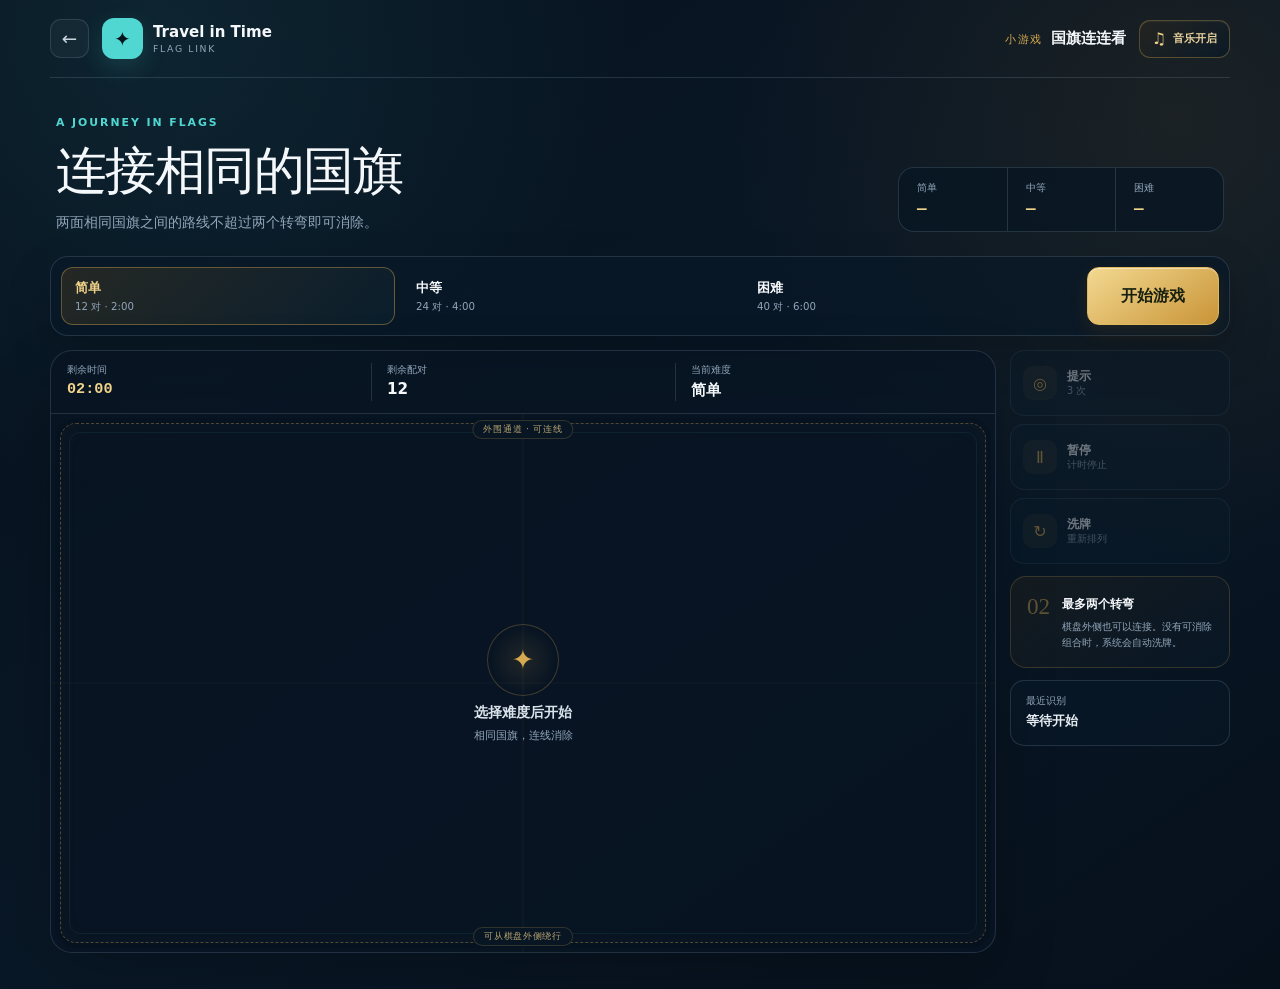
==== flags.html @ b0c8bcff "Preserve navigation state around the flag game" ====
<!doctype html>
<html lang="zh-CN">
  <head>
    <meta charset="UTF-8" />
    <meta name="viewport" content="width=device-width, initial-scale=1.0" />
    <meta name="theme-color" content="#07111d" />
    <meta name="description" content="Travel in Time 国旗连连看：连接相同国旗，挑战三档难度。" />
    <title>国旗连连看 · Travel in Time</title>
    <link rel="stylesheet" href="./flags-game.css?v=6" />
  </head>
  <body>
    <div class="game-shell">
      <header class="game-header">
        <a class="back-link" id="backLink" href="./index.html" aria-label="返回旅行地图">←</a>
        <a class="game-brand" id="brandLink" href="./index.html">
          <span class="brand-gem" aria-hidden="true">✦</span>
          <span><strong>Travel in Time</strong><small>FLAG LINK</small></span>
        </a>
        <div class="header-title"><span>小游戏</span><strong>国旗连连看</strong></div>
        <button class="sound-toggle" id="soundToggle" type="button" aria-pressed="true" aria-label="关闭游戏声音" title="关闭游戏声音">
          <span aria-hidden="true">♫</span><b>音乐开启</b>
        </button>
      </header>

      <main>
        <section class="game-intro">
          <div>
            <p class="eyebrow">A JOURNEY IN FLAGS</p>
            <h1>连接相同的国旗</h1>
            <p>两面相同国旗之间的路线不超过两个转弯即可消除。</p>
          </div>
          <div class="best-board" aria-label="各难度最佳记录">
            <article><span>简单</span><strong id="bestEasy">—</strong></article>
            <article><span>中等</span><strong id="bestMedium">—</strong></article>
            <article><span>困难</span><strong id="bestHard">—</strong></article>
          </div>
        </section>

        <section class="game-controls" aria-label="游戏设置">
          <div class="difficulty-picker" role="group" aria-label="选择难度">
            <button class="difficulty active" data-level="easy" type="button"><strong>简单</strong><small>12 对 · 2:00</small></button>
            <button class="difficulty" data-level="medium" type="button"><strong>中等</strong><small>24 对 · 4:00</small></button>
            <button class="difficulty" data-level="hard" type="button"><strong>困难</strong><small>40 对 · 6:00</small></button>
          </div>
          <button class="gold-button" id="startBtn" type="button">开始游戏</button>
        </section>

        <section class="play-panel">
          <div class="board-column">
            <div class="game-status" aria-label="游戏状态">
              <div><small>剩余时间</small><strong id="timer">02:00</strong></div>
              <div><small>剩余配对</small><strong id="pairCount">12</strong></div>
              <div><small>当前难度</small><strong id="levelName">简单</strong></div>
            </div>
            <div class="board-frame" id="boardFrame">
              <span class="outer-route-label outer-route-label-top" aria-hidden="true">外围通道 · 可连线</span>
              <span class="outer-route-label outer-route-label-bottom" aria-hidden="true">可从棋盘外侧绕行</span>
              <svg class="path-layer" id="pathLayer" aria-hidden="true"></svg>
              <div class="match-effects" id="matchEffects" aria-hidden="true"></div>
              <div class="game-board empty" id="gameBoard" aria-label="国旗连连看棋盘">
                <div class="board-placeholder"><span>✦</span><strong>选择难度后开始</strong><small>相同国旗，连线消除</small></div>
              </div>
            </div>
          </div>

          <aside class="game-side">
            <div class="side-actions">
              <button id="hintBtn" type="button" disabled><span>◎</span><strong>提示</strong><small id="hintCount">3 次</small></button>
              <button id="pauseBtn" type="button" disabled><span>Ⅱ</span><strong>暂停</strong><small>计时停止</small></button>
              <button id="shuffleBtn" type="button" disabled><span>↻</span><strong>洗牌</strong><small>重新排列</small></button>
            </div>
            <div class="rule-card">
              <span class="rule-number">02</span>
              <div><strong>最多两个转弯</strong><p>棋盘外侧也可以连接。没有可消除组合时，系统会自动洗牌。</p></div>
            </div>
            <div class="last-match" id="lastMatch" aria-live="polite">
              <span>最近识别</span><strong>等待开始</strong>
            </div>
          </aside>
        </section>
      </main>
    </div>

    <div class="game-toast" id="gameToast" role="status" aria-live="polite"></div>
    <dialog id="resultDialog">
      <div class="result-medal" aria-hidden="true">✦</div>
      <p class="eyebrow" id="resultEyebrow">CHALLENGE COMPLETE</p>
      <h2 id="resultTitle">全部完成！</h2>
      <p id="resultText"></p>
      <strong class="result-time" id="resultTime">00:00</strong>
      <div class="result-actions">
        <button class="secondary-button" id="closeResultBtn" type="button">稍后再玩</button>
        <button class="gold-button" id="againBtn" type="button">再来一局</button>
      </div>
    </dialog>

    <script src="./flags-game.js?v=10"></script>
  </body>
</html>
---- flags-game.css ----
:root {
  color-scheme: dark;
  --ink: #07111d;
  --panel: #0b1b2c;
  --panel-2: #10243a;
  --line: rgba(157,184,205,.18);
  --text: #f5f8fb;
  --muted: #91a6ba;
  --gold: #d6aa50;
  --gold-bright: #f1d28a;
  --cyan: #50d7d1;
  --coral: #ff8073;
}
* { box-sizing: border-box; }
html { min-height: 100%; background: var(--ink); }
body {
  min-height: 100vh; margin: 0; color: var(--text); background:
    radial-gradient(circle at 12% 2%, rgba(56,163,173,.13), transparent 30rem),
    radial-gradient(circle at 92% 12%, rgba(176,116,26,.11), transparent 28rem),
    linear-gradient(145deg, #07111d, #091827 55%, #06101b);
  font-family: Inter, ui-sans-serif, system-ui, -apple-system, BlinkMacSystemFont, "Segoe UI", "Microsoft YaHei", sans-serif;
}
button, a { font: inherit; }
button { color: inherit; }
.game-shell { width: min(1180px, calc(100% - 32px)); margin: 0 auto; padding-bottom: 36px; }
.game-header { height: 78px; display: flex; align-items: center; gap: 13px; border-bottom: 1px solid var(--line); }
.back-link { width: 39px; height: 39px; display: grid; place-items: center; border: 1px solid var(--line); border-radius: 11px; color: #c8d5df; text-decoration: none; background: rgba(255,255,255,.035); font-size: 1.15rem; }
.back-link:hover { color: #fff; border-color: rgba(214,170,80,.55); }
.game-brand { display: inline-flex; align-items: center; gap: 10px; color: inherit; text-decoration: none; }
.brand-gem { width: 41px; height: 41px; display: grid; place-items: center; border-radius: 12px; color: #06131d; background: var(--cyan); box-shadow: 0 8px 24px rgba(80,215,209,.16); font-size: 1.25rem; }
.game-brand strong, .game-brand small { display: block; }
.game-brand strong { font-size: .94rem; }
.game-brand small { margin-top: 2px; color: var(--muted); font-size: .58rem; letter-spacing: .18em; }
.header-title { margin-left: auto; display: flex; align-items: baseline; gap: 8px; }
.header-title span { color: var(--gold); font-size: .68rem; letter-spacing: .14em; }
.header-title strong { font-size: .92rem; }
.sound-toggle { min-height: 38px; display: inline-flex; align-items: center; gap: 7px; padding: 0 12px; border: 1px solid rgba(214,170,80,.32); border-radius: 11px; color: #ead49f; background: linear-gradient(145deg, rgba(88,60,18,.2), rgba(9,25,40,.82)); box-shadow: inset 0 1px 0 rgba(255,255,255,.05); cursor: pointer; }
.sound-toggle span { color: var(--gold-bright); font-size: 1rem; line-height: 1; }
.sound-toggle b { font-size: .68rem; font-weight: 700; }
.sound-toggle:hover { border-color: rgba(214,170,80,.6); background: linear-gradient(145deg, rgba(109,73,20,.27), rgba(12,31,49,.92)); }
.sound-toggle.muted { color: var(--muted); border-color: var(--line); background: rgba(255,255,255,.025); }
.sound-toggle.muted span { color: var(--muted); }
.sound-toggle:disabled { opacity: .4; cursor: default; }
.game-intro { min-height: 178px; display: grid; grid-template-columns: 1fr auto; gap: 30px; align-items: end; padding: 31px 6px 24px; }
.eyebrow { margin: 0 0 8px; color: var(--cyan); font-size: .68rem; font-weight: 800; letter-spacing: .18em; }
.game-intro h1 { margin: 0 0 8px; font-family: Georgia, "Times New Roman", serif; font-size: clamp(2rem, 4vw, 3.2rem); font-weight: 500; letter-spacing: -.03em; }
.game-intro p:last-child { margin: 0; color: var(--muted); font-size: .86rem; }
.best-board { display: grid; grid-template-columns: repeat(3, minmax(105px, 1fr)); overflow: hidden; border: 1px solid var(--line); border-radius: 16px; background: rgba(8,22,36,.74); }
.best-board article { min-width: 108px; padding: 13px 18px; border-left: 1px solid var(--line); }
.best-board article:first-child { border-left: 0; }
.best-board span, .best-board strong { display: block; }
.best-board span { color: var(--muted); font-size: .65rem; }
.best-board strong { margin-top: 5px; color: var(--gold-bright); font-family: ui-monospace, SFMono-Regular, Menlo, monospace; font-size: 1rem; }
.game-controls { display: flex; align-items: stretch; gap: 10px; padding: 10px; border: 1px solid var(--line); border-radius: 18px; background: rgba(9,24,39,.72); box-shadow: 0 18px 45px rgba(0,0,0,.18); }
.difficulty-picker { flex: 1; display: grid; grid-template-columns: repeat(3, 1fr); gap: 7px; }
.difficulty { min-height: 58px; padding: 9px 13px; text-align: left; border: 1px solid transparent; border-radius: 12px; background: transparent; cursor: pointer; }
.difficulty strong, .difficulty small { display: block; }
.difficulty strong { font-size: .82rem; }
.difficulty small { margin-top: 3px; color: var(--muted); font-size: .64rem; }
.difficulty:hover { background: rgba(255,255,255,.035); }
.difficulty.active { border-color: rgba(214,170,80,.4); background: linear-gradient(135deg, rgba(179,119,27,.17), rgba(33,77,92,.13)); }
.difficulty.active strong { color: var(--gold-bright); }
.gold-button, .secondary-button { border-radius: 12px; cursor: pointer; font-weight: 760; }
.gold-button { min-width: 132px; border: 1px solid #deb75f; color: #18200f; background: linear-gradient(145deg, #f3d991, #c99437); box-shadow: inset 0 1px 0 rgba(255,255,255,.45), 0 7px 18px rgba(151,95,14,.16); }
.gold-button:hover { filter: brightness(1.06); }
.play-panel { display: grid; grid-template-columns: minmax(0, 1fr) 220px; gap: 14px; margin-top: 14px; }
.board-column { min-width: 0; border: 1px solid var(--line); border-radius: 22px; background: rgba(8,21,35,.76); box-shadow: 0 24px 60px rgba(0,0,0,.22); }
.game-status { display: grid; grid-template-columns: repeat(3, 1fr); padding: 12px 16px; border-bottom: 1px solid var(--line); }
.game-status > div { padding: 0 15px; border-left: 1px solid var(--line); }
.game-status > div:first-child { padding-left: 0; border-left: 0; }
.game-status small, .game-status strong { display: block; }
.game-status small { color: var(--muted); font-size: .62rem; }
.game-status strong { margin-top: 3px; font-size: .95rem; }
#timer { color: var(--gold-bright); font-family: ui-monospace, SFMono-Regular, Menlo, monospace; }
#timer.danger { color: var(--coral); animation: pulse .8s ease-in-out infinite alternate; }
.board-frame {
  --edge: 29px;
  position: relative;
  min-height: 520px;
  display: grid;
  place-items: center;
  padding: var(--edge);
  overflow: hidden;
  background:
    linear-gradient(90deg, transparent 49.8%, rgba(214,170,80,.045) 50%, transparent 50.2%),
    linear-gradient(transparent 49.8%, rgba(214,170,80,.045) 50%, transparent 50.2%);
}
.board-frame::before {
  content: "";
  position: absolute;
  z-index: 0;
  inset: 9px;
  border: 1px dashed rgba(214,170,80,.35);
  border-radius: 16px;
  box-shadow: inset 0 0 22px rgba(214,170,80,.035), 0 0 0 5px rgba(4,14,24,.23);
  pointer-events: none;
}
.board-frame::after {
  content: "";
  position: absolute;
  z-index: 0;
  inset: 18px;
  border: 1px solid rgba(80,215,209,.08);
  border-radius: 11px;
  pointer-events: none;
}
.outer-route-label {
  position: absolute;
  z-index: 3;
  left: 50%;
  translate: -50% 0;
  padding: 2px 10px;
  border: 1px solid rgba(214,170,80,.2);
  border-radius: 999px;
  color: rgba(241,210,138,.75);
  background: #081624;
  font-size: .58rem;
  letter-spacing: .08em;
  pointer-events: none;
}
.outer-route-label-top { top: 6px; }
.outer-route-label-bottom { bottom: 6px; }
.game-board {
  --cols: 4;
  position: relative;
  z-index: 1;
  width: 100%;
  display: grid;
  grid-template-columns: repeat(var(--cols), minmax(0, 1fr));
  gap: clamp(8px, .85vw, 12px);
}
.game-board.empty { min-height: 480px; place-items: center; grid-template-columns: 1fr; }
.board-placeholder { display: grid; justify-items: center; gap: 7px; color: var(--muted); text-align: center; }
.board-placeholder span { width: 72px; height: 72px; display: grid; place-items: center; border: 1px solid rgba(214,170,80,.27); border-radius: 50%; color: var(--gold); background: radial-gradient(circle, rgba(214,170,80,.12), transparent 70%); font-size: 1.7rem; }
.board-placeholder strong { color: #d9e3eb; font-size: .9rem; }
.board-placeholder small { font-size: .68rem; }
.flag-tile {
  position: relative;
  aspect-ratio: 4 / 3;
  min-width: 0;
  padding: clamp(5px, .65vw, 8px);
  border: 1px solid rgba(190,155,88,.5);
  border-radius: clamp(8px, .85vw, 12px);
  background:
    linear-gradient(145deg, rgba(48,66,78,.98), rgba(14,29,42,.98) 55%, rgba(5,16,27,.99));
  box-shadow:
    inset 0 2px 0 rgba(255,255,255,.16),
    inset 2px 0 0 rgba(255,255,255,.06),
    inset -2px -3px 0 rgba(0,0,0,.32),
    0 6px 0 #020b13,
    0 9px 16px rgba(0,0,0,.42);
  cursor: pointer;
  transform: translateY(-3px);
  transition: transform .1s ease, border-color .12s ease, opacity .2s ease, filter .12s ease, box-shadow .12s ease;
  -webkit-tap-highlight-color: transparent;
}
.flag-tile::before {
  content: "";
  position: absolute;
  z-index: 2;
  inset: 5px;
  border-radius: clamp(4px, .55vw, 8px);
  background: linear-gradient(135deg, rgba(255,255,255,.2), transparent 23%, transparent 72%, rgba(0,0,0,.18));
  pointer-events: none;
}
.flag-tile::after {
  content: "";
  position: absolute;
  z-index: 3;
  inset: 3px;
  border: 1px solid rgba(255,224,158,.24);
  border-radius: calc(clamp(8px, .85vw, 12px) - 2px);
  pointer-events: none;
}
.flag-art {
  position: relative;
  z-index: 1;
  width: 100%;
  height: 100%;
  display: block;
  overflow: hidden;
  border: 1px solid rgba(0,0,0,.48);
  border-radius: clamp(4px, .55vw, 8px);
  background: linear-gradient(145deg, #eef2f4, #c9d1d6);
  box-shadow: inset 0 0 10px rgba(0,0,0,.2), 0 1px 0 rgba(255,255,255,.1);
  filter: saturate(.96) contrast(1.04);
}
.flag-tile:hover { transform: translateY(-5px); border-color: rgba(231,192,112,.78); filter: brightness(1.08); }
.flag-tile:active { transform: translateY(3px) scale(.985); box-shadow: inset 0 2px 5px rgba(0,0,0,.34), 0 1px 0 #020b13, 0 3px 8px rgba(0,0,0,.3); }
.flag-tile.selected {
  transform: translateY(2px) scale(.98);
  border-color: var(--gold-bright);
  box-shadow: inset 0 2px 5px rgba(0,0,0,.35), 0 1px 0 #020b13, 0 0 0 3px rgba(214,170,80,.18), 0 0 22px rgba(214,170,80,.32);
}
.flag-tile.selected .flag-art { filter: saturate(1.12) brightness(1.06); }
.flag-tile.hint { animation: hint 650ms ease-in-out 2; border-color: var(--cyan); }
.flag-tile.wrong { animation: shake 280ms ease; border-color: var(--coral); }
.flag-tile.matched { opacity: 0; transform: scale(.72); pointer-events: none; }
.flag-tile.clearing { z-index: 5; pointer-events: none; animation: tile-clear 420ms cubic-bezier(.2,.8,.25,1) forwards; }
.flag-tile.clearing .flag-art { animation: flag-flash 420ms ease-out forwards; }
.path-layer { position: absolute; z-index: 6; inset: 0; width: 100%; height: 100%; pointer-events: none; overflow: visible; }
.path-layer path { fill: none; stroke-linecap: round; stroke-linejoin: round; }
.path-glow { stroke: rgba(214,170,80,.28); stroke-width: 12; filter: blur(3px) drop-shadow(0 0 9px rgba(80,215,209,.42)); }
.path-ribbon { stroke: url(#matchPathGradient); stroke-width: 4.5; filter: drop-shadow(0 0 5px rgba(241,210,138,.85)); stroke-dasharray: 14 8; animation: route-flow 470ms linear infinite; }
.path-highlight { stroke: rgba(255,248,218,.92); stroke-width: 1.2; stroke-dasharray: 2 12; animation: route-flow 340ms linear infinite reverse; }
.path-node { fill: #fff3c5; stroke: #d6aa50; stroke-width: 2; filter: drop-shadow(0 0 6px rgba(241,210,138,.95)); animation: path-node-pulse 420ms ease-in-out infinite alternate; }
.path-runner { fill: #fff; stroke: #50d7d1; stroke-width: 2; filter: drop-shadow(0 0 7px rgba(80,215,209,.95)); }
.match-effects { position: absolute; z-index: 7; inset: 0; overflow: hidden; pointer-events: none; }
.match-particle { --dx: 0px; --dy: 0px; --delay: 0ms; position: absolute; width: 5px; height: 5px; margin: -2.5px 0 0 -2.5px; border-radius: 50%; background: #f4d890; box-shadow: 0 0 7px rgba(244,216,144,.9); opacity: 0; animation: particle-burst 540ms cubic-bezier(.17,.67,.24,1) var(--delay) forwards; }
.match-particle:nth-child(3n) { width: 3px; height: 3px; background: #fff7d5; }
.match-particle:nth-child(3n + 2) { background: #50d7d1; box-shadow: 0 0 8px rgba(80,215,209,.88); }
.game-side { display: grid; align-content: start; gap: 12px; }
.side-actions { display: grid; gap: 8px; }
.side-actions button { min-height: 66px; display: grid; grid-template-columns: 34px 1fr; grid-template-rows: auto auto; column-gap: 10px; align-items: center; padding: 9px 12px; text-align: left; border: 1px solid var(--line); border-radius: 14px; background: rgba(11,29,46,.8); cursor: pointer; }
.side-actions button:disabled { opacity: .42; cursor: default; }
.side-actions button:not(:disabled):hover { border-color: rgba(214,170,80,.46); background: rgba(16,39,58,.95); }
.side-actions button > span { grid-row: 1 / 3; display: grid; place-items: center; width: 34px; height: 34px; border-radius: 10px; color: var(--gold); background: rgba(214,170,80,.09); }
.side-actions strong { align-self: end; font-size: .78rem; }
.side-actions small { align-self: start; color: var(--muted); font-size: .61rem; }
.rule-card { position: relative; overflow: hidden; display: flex; gap: 12px; padding: 16px; border: 1px solid rgba(214,170,80,.2); border-radius: 16px; background: linear-gradient(145deg, rgba(128,83,16,.11), rgba(9,24,39,.82)); }
.rule-number { color: rgba(214,170,80,.38); font-family: Georgia, serif; font-size: 1.45rem; }
.rule-card strong { font-size: .75rem; }
.rule-card p { margin: 6px 0 0; color: var(--muted); font-size: .64rem; line-height: 1.55; }
.last-match { min-height: 66px; display: grid; align-content: center; padding: 12px 15px; border: 1px solid var(--line); border-radius: 14px; background: rgba(9,24,39,.65); }
.last-match span, .last-match strong { display: block; }
.last-match span { color: var(--muted); font-size: .61rem; }
.last-match strong { margin-top: 5px; color: #e7edf2; font-size: .8rem; }
.game-toast { position: fixed; z-index: 20; left: 50%; bottom: 24px; translate: -50% 16px; padding: 10px 15px; border: 1px solid rgba(214,170,80,.28); border-radius: 11px; color: #f6ecd1; background: rgba(4,14,24,.93); box-shadow: 0 12px 35px rgba(0,0,0,.35); opacity: 0; pointer-events: none; transition: .2s ease; font-size: .76rem; }
.game-toast.show { translate: -50% 0; opacity: 1; }
dialog { width: min(390px, calc(100% - 32px)); padding: 27px; text-align: center; border: 1px solid rgba(214,170,80,.38); border-radius: 20px; color: var(--text); background: linear-gradient(155deg, #10243a, #071522); box-shadow: 0 28px 90px rgba(0,0,0,.6); }
dialog::backdrop { background: rgba(1,8,14,.74); backdrop-filter: blur(4px); }
.result-medal { width: 64px; height: 64px; display: grid; place-items: center; margin: 0 auto 15px; border: 1px solid #d9ad54; border-radius: 50%; color: #f4d890; background: radial-gradient(circle, rgba(214,170,80,.2), rgba(64,41,7,.3)); font-size: 1.6rem; box-shadow: 0 0 24px rgba(214,170,80,.12); }
dialog h2 { margin: 0 0 7px; font-family: Georgia, "Times New Roman", serif; font-size: 1.65rem; font-weight: 500; }
dialog > p:not(.eyebrow) { margin: 0; color: var(--muted); font-size: .78rem; line-height: 1.55; }
.result-time { display: block; margin: 16px 0; color: var(--gold-bright); font-family: ui-monospace, SFMono-Regular, Menlo, monospace; font-size: 2rem; }
.result-actions { display: grid; grid-template-columns: 1fr 1fr; gap: 9px; }
.result-actions button { min-height: 43px; }
.secondary-button { border: 1px solid var(--line); color: #d5e0e8; background: rgba(255,255,255,.035); }
@keyframes hint { 50% { transform: translateY(-3px) scale(.96); box-shadow: 0 0 0 3px rgba(80,215,209,.18), 0 0 20px rgba(80,215,209,.22); } }
@keyframes shake { 25% { transform: translateX(-4px); } 75% { transform: translateX(4px); } }
@keyframes pulse { to { opacity: .58; } }
@keyframes tile-clear {
  0% { transform: translateY(2px) scale(.98); opacity: 1; box-shadow: 0 0 0 2px rgba(214,170,80,.18), 0 0 14px rgba(214,170,80,.3); }
  38% { transform: translateY(-5px) scale(1.07); opacity: 1; filter: brightness(1.38) saturate(1.12); box-shadow: 0 0 0 4px rgba(241,210,138,.2), 0 0 30px rgba(80,215,209,.38); }
  100% { transform: translateY(1px) scale(.58) rotate(3deg); opacity: 0; filter: brightness(1.65); }
}
@keyframes flag-flash { 42% { filter: saturate(1.2) brightness(1.5); } 100% { filter: saturate(.8) brightness(1.8); } }
@keyframes route-flow { to { stroke-dashoffset: -44; } }
@keyframes path-node-pulse { to { r: 5; opacity: .72; } }
@keyframes particle-burst {
  0% { opacity: 0; transform: translate(0,0) scale(.2); }
  18% { opacity: 1; }
  100% { opacity: 0; transform: translate(var(--dx),var(--dy)) scale(.15); }
}
@media (max-width: 760px) {
  .game-intro { grid-template-columns: 1fr; gap: 18px; align-items: start; }
  .best-board { width: 100%; }
  .play-panel { grid-template-columns: 1fr; }
  .game-side { grid-template-columns: 1fr; }
  .side-actions { grid-template-columns: repeat(3, 1fr); }
  .side-actions button { min-height: 58px; grid-template-columns: 1fr; grid-template-rows: auto auto; justify-items: center; text-align: center; gap: 2px; padding: 7px 4px; }
  .side-actions button > span { grid-row: auto; width: 27px; height: 27px; }
  .side-actions small { display: none; }
  .board-frame { --edge: 23px; min-height: 390px; }
  .game-board.empty { min-height: 350px; }
}
@media (max-width: 520px) {
  .game-shell { width: min(100% - 20px, 1180px); }
  .game-header { height: 67px; }
  .game-brand strong { font-size: .82rem; }
  .game-brand small, .header-title span { display: none; }
  .header-title strong { font-size: .78rem; }
  .sound-toggle { width: 39px; min-width: 39px; padding: 0; justify-content: center; }
  .sound-toggle b { display: none; }
  .game-intro { min-height: 0; padding: 23px 3px 18px; }
  .game-intro h1 { font-size: 2rem; }
  .game-intro p:last-child { font-size: .75rem; line-height: 1.5; }
  .best-board article { min-width: 0; padding: 10px; }
  .game-controls { display: grid; }
  .difficulty { padding: 8px; }
  .difficulty small { font-size: .56rem; }
  .gold-button { min-height: 45px; }
  .game-status { padding: 10px 12px; }
  .game-status > div { padding: 0 9px; }
  .board-frame { --edge: 17px; min-height: 350px; padding: var(--edge); }
  .board-frame::before { inset: 4px; border-radius: 9px; }
  .board-frame::after { inset: 10px; border-radius: 7px; }
  .outer-route-label { padding: 1px 7px; font-size: .5rem; }
  .outer-route-label-top { top: 1px; }
  .outer-route-label-bottom { bottom: 1px; }
  .game-board { gap: 6px; }
  .game-board.empty { min-height: 330px; }
  .flag-tile { padding: 3px; border-radius: 6px; box-shadow: inset 0 1px 0 rgba(255,255,255,.14), inset -1px -2px 0 rgba(0,0,0,.3), 0 4px 0 #020b13, 0 6px 9px rgba(0,0,0,.38); }
  .flag-tile::before { inset: 3px; border-radius: 4px; }
  .flag-tile::after { inset: 1px; border-radius: 5px; }
  .flag-art { border-radius: 4px; }
  .rule-card { display: none; }
}
@media (prefers-reduced-motion: reduce) {
  *, *::before, *::after { scroll-behavior: auto !important; animation-duration: .01ms !important; transition-duration: .01ms !important; }
}
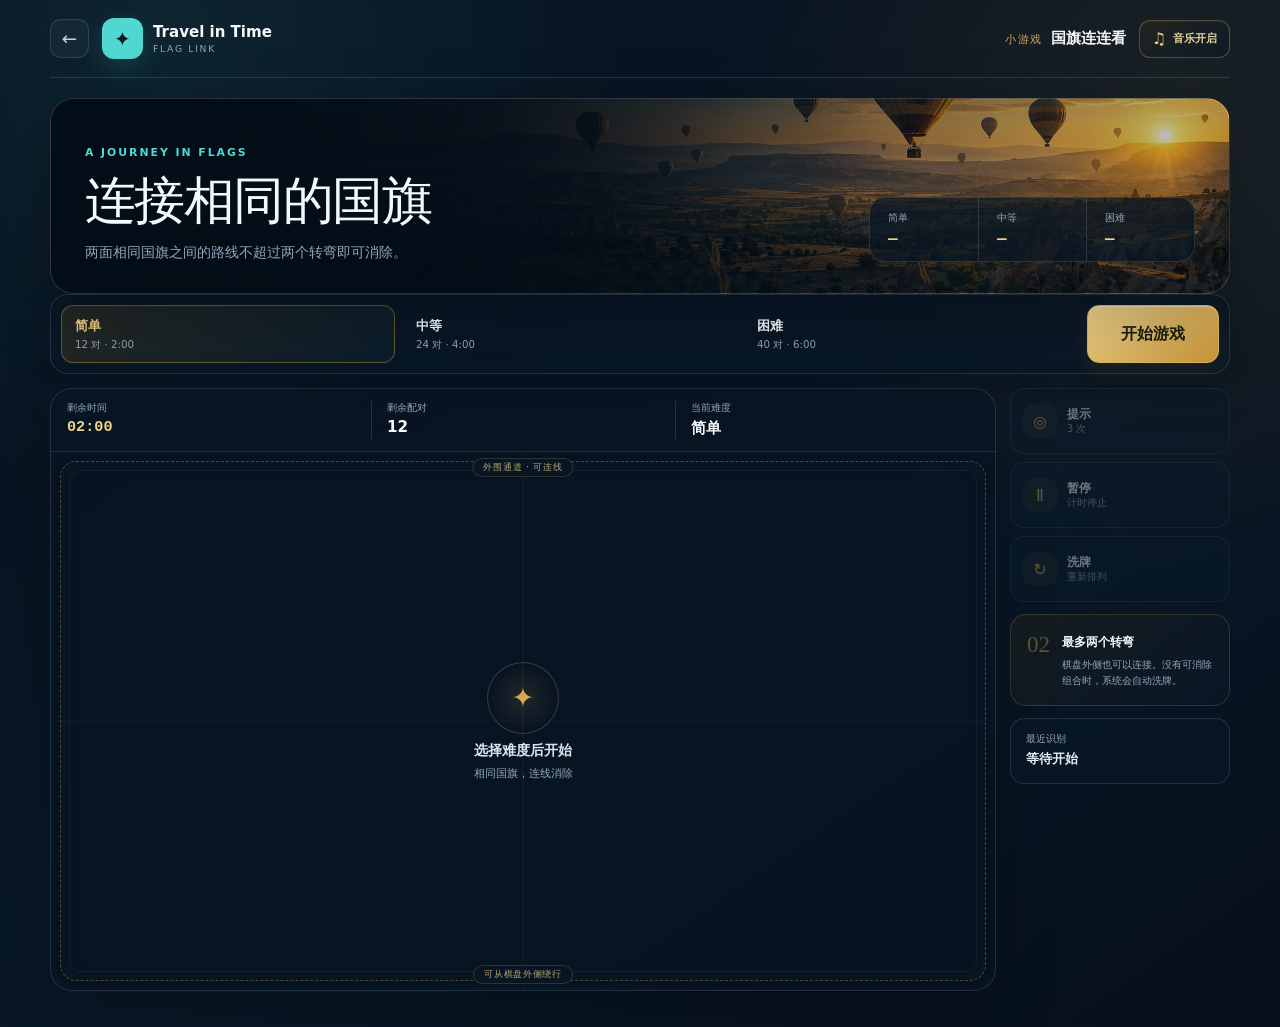
==== commit 29f71b2a: "Add scenic hero backgrounds" ====
--- a/flags.html
+++ b/flags.html
@@ -6,7 +6,7 @@
     <meta name="theme-color" content="#07111d" />
     <meta name="description" content="Travel in Time 国旗连连看：连接相同国旗，挑战三档难度。" />
     <title>国旗连连看 · Travel in Time</title>
-    <link rel="stylesheet" href="./flags-game.css?v=6" />
+    <link rel="stylesheet" href="./flags-game.css?v=7" />
   </head>
   <body>
     <div class="game-shell">
@@ -94,6 +94,6 @@
       </div>
     </dialog>
 
-    <script src="./flags-game.js?v=10"></script>
+    <script src="./flags-game.js?v=11"></script>
   </body>
 </html>
--- a/flags-game.css
+++ b/flags-game.css
@@ -41,7 +41,16 @@
 .sound-toggle.muted { color: var(--muted); border-color: var(--line); background: rgba(255,255,255,.025); }
 .sound-toggle.muted span { color: var(--muted); }
 .sound-toggle:disabled { opacity: .4; cursor: default; }
-.game-intro { min-height: 178px; display: grid; grid-template-columns: 1fr auto; gap: 30px; align-items: end; padding: 31px 6px 24px; }
+.game-intro {
+  position: relative; overflow: hidden; min-height: 196px; display: grid; grid-template-columns: 1fr auto; gap: 30px; align-items: end;
+  margin-top: 20px; padding: 31px 34px; border: 1px solid rgba(255,255,255,.15); border-radius: 24px;
+  background:
+    linear-gradient(90deg, rgba(4,14,24,.96) 0%, rgba(4,14,24,.88) 38%, rgba(4,14,24,.42) 72%, rgba(4,14,24,.2) 100%),
+    linear-gradient(0deg, rgba(4,14,24,.48), transparent 54%),
+    url("./game-hero-cappadocia.jpg") center 56% / cover no-repeat;
+  box-shadow: 0 25px 70px rgba(0,0,0,.25), inset 0 0 60px rgba(4,14,24,.18);
+}
+.game-intro > * { position: relative; z-index: 1; }
 .eyebrow { margin: 0 0 8px; color: var(--cyan); font-size: .68rem; font-weight: 800; letter-spacing: .18em; }
 .game-intro h1 { margin: 0 0 8px; font-family: Georgia, "Times New Roman", serif; font-size: clamp(2rem, 4vw, 3.2rem); font-weight: 500; letter-spacing: -.03em; }
 .game-intro p:last-child { margin: 0; color: var(--muted); font-size: .86rem; }
@@ -272,7 +281,7 @@
   .header-title strong { font-size: .78rem; }
   .sound-toggle { width: 39px; min-width: 39px; padding: 0; justify-content: center; }
   .sound-toggle b { display: none; }
-  .game-intro { min-height: 0; padding: 23px 3px 18px; }
+  .game-intro { min-height: 0; margin-top: 12px; padding: 23px 17px 18px; border-radius: 18px; background-position: 64% center; }
   .game-intro h1 { font-size: 2rem; }
   .game-intro p:last-child { font-size: .75rem; line-height: 1.5; }
   .best-board article { min-width: 0; padding: 10px; }
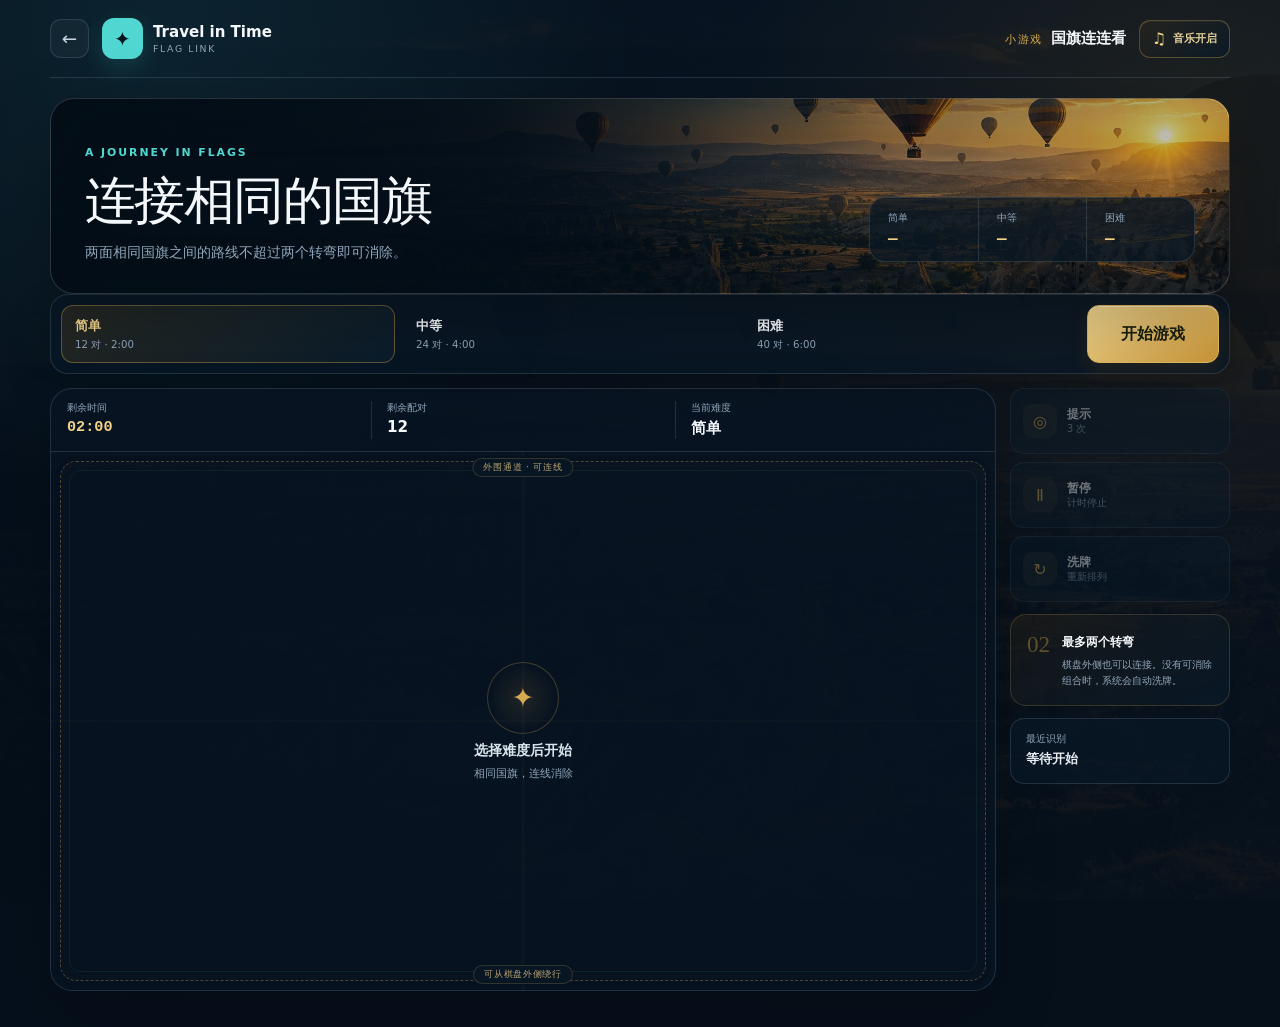
==== commit 888b1a25: "Add travel game lounge and scenic page backgrounds" ====
--- a/flags.html
+++ b/flags.html
@@ -6,7 +6,7 @@
     <meta name="theme-color" content="#07111d" />
     <meta name="description" content="Travel in Time 国旗连连看：连接相同国旗，挑战三档难度。" />
     <title>国旗连连看 · Travel in Time</title>
-    <link rel="stylesheet" href="./flags-game.css?v=7" />
+    <link rel="stylesheet" href="./flags-game.css?v=8" />
   </head>
   <body>
     <div class="game-shell">
--- a/flags-game.css
+++ b/flags-game.css
@@ -17,7 +17,8 @@
   min-height: 100vh; margin: 0; color: var(--text); background:
     radial-gradient(circle at 12% 2%, rgba(56,163,173,.13), transparent 30rem),
     radial-gradient(circle at 92% 12%, rgba(176,116,26,.11), transparent 28rem),
-    linear-gradient(145deg, #07111d, #091827 55%, #06101b);
+    linear-gradient(145deg, rgba(5,15,27,.9), rgba(6,16,27,.95)),
+    url("./game-hero-cappadocia.jpg") center / cover fixed no-repeat;
   font-family: Inter, ui-sans-serif, system-ui, -apple-system, BlinkMacSystemFont, "Segoe UI", "Microsoft YaHei", sans-serif;
 }
 button, a { font: inherit; }
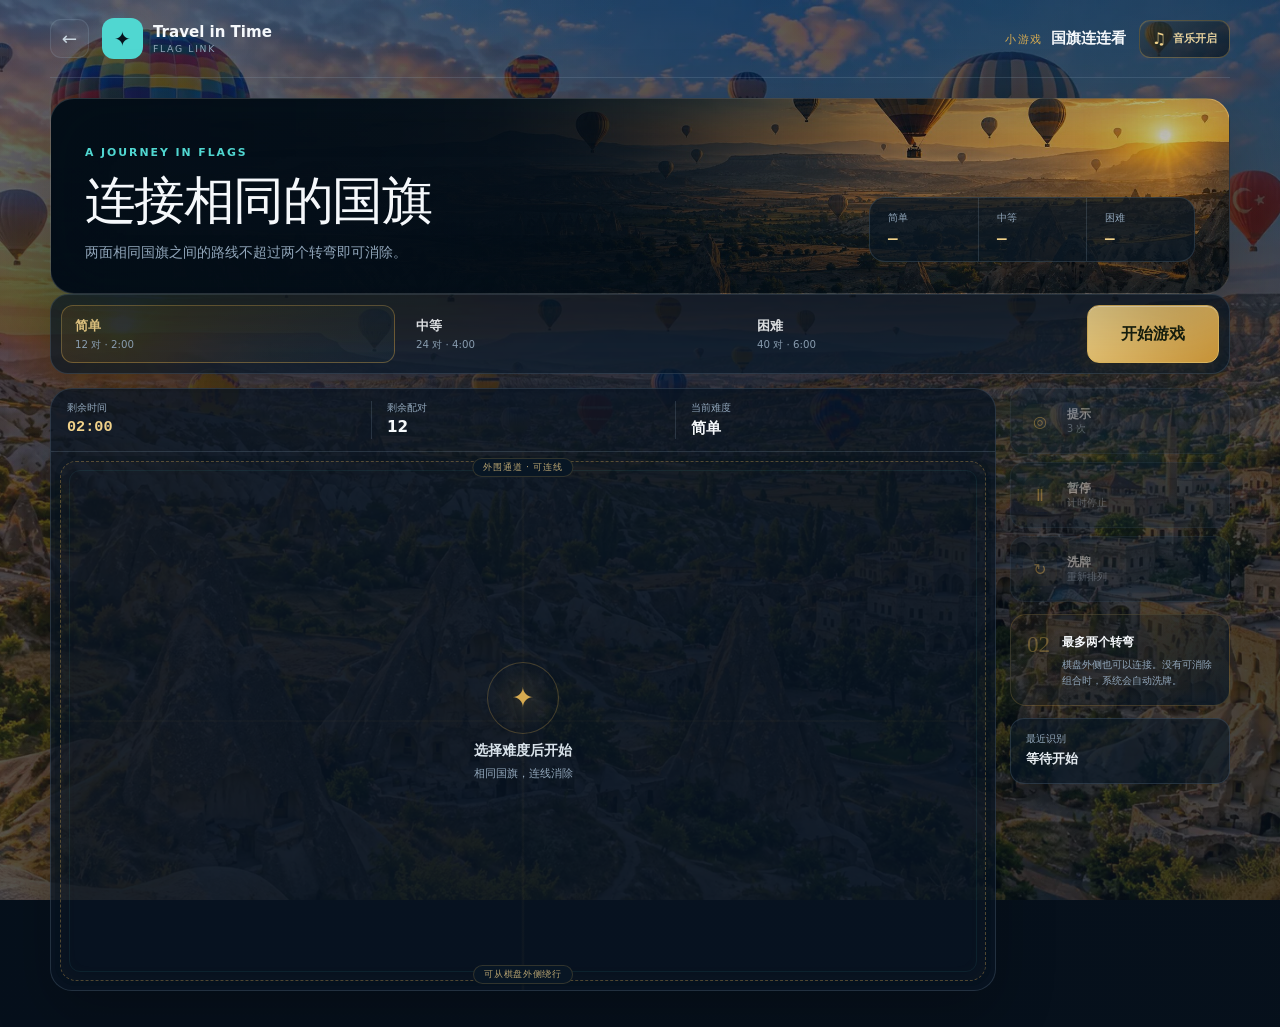
==== commit 23da974f: "Add dedicated full-page scenic backgrounds" ====
--- a/flags.html
+++ b/flags.html
@@ -6,7 +6,7 @@
     <meta name="theme-color" content="#07111d" />
     <meta name="description" content="Travel in Time 国旗连连看：连接相同国旗，挑战三档难度。" />
     <title>国旗连连看 · Travel in Time</title>
-    <link rel="stylesheet" href="./flags-game.css?v=8" />
+    <link rel="stylesheet" href="./flags-game.css?v=9" />
   </head>
   <body>
     <div class="game-shell">
--- a/flags-game.css
+++ b/flags-game.css
@@ -15,10 +15,10 @@
 html { min-height: 100%; background: var(--ink); }
 body {
   min-height: 100vh; margin: 0; color: var(--text); background:
-    radial-gradient(circle at 12% 2%, rgba(56,163,173,.13), transparent 30rem),
-    radial-gradient(circle at 92% 12%, rgba(176,116,26,.11), transparent 28rem),
-    linear-gradient(145deg, rgba(5,15,27,.9), rgba(6,16,27,.95)),
-    url("./game-hero-cappadocia.jpg") center / cover fixed no-repeat;
+    radial-gradient(circle at 12% 2%, rgba(56,163,173,.09), transparent 30rem),
+    radial-gradient(circle at 92% 12%, rgba(255,186,82,.08), transparent 28rem),
+    linear-gradient(145deg, rgba(5,15,27,.6), rgba(6,16,27,.76)),
+    url("./background-flags-v2.webp") center / cover fixed no-repeat;
   font-family: Inter, ui-sans-serif, system-ui, -apple-system, BlinkMacSystemFont, "Segoe UI", "Microsoft YaHei", sans-serif;
 }
 button, a { font: inherit; }
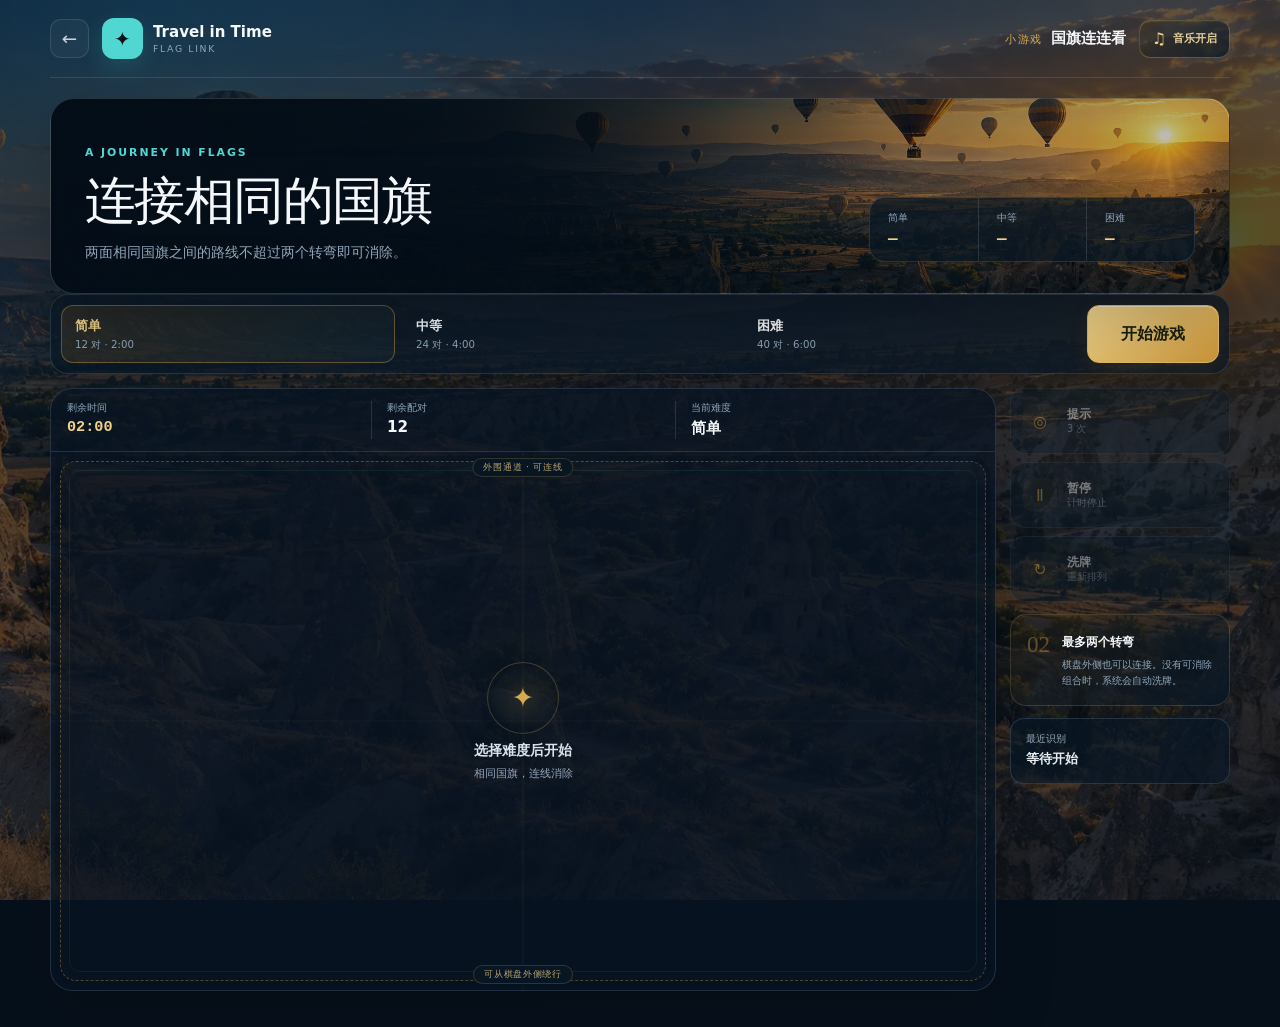
==== commit 4200b1c5: "Use distinct photorealistic page backgrounds" ====
--- a/flags.html
+++ b/flags.html
@@ -6,7 +6,7 @@
     <meta name="theme-color" content="#07111d" />
     <meta name="description" content="Travel in Time 国旗连连看：连接相同国旗，挑战三档难度。" />
     <title>国旗连连看 · Travel in Time</title>
-    <link rel="stylesheet" href="./flags-game.css?v=9" />
+    <link rel="stylesheet" href="./flags-game.css?v=10" />
   </head>
   <body>
     <div class="game-shell">
--- a/flags-game.css
+++ b/flags-game.css
@@ -18,7 +18,7 @@
     radial-gradient(circle at 12% 2%, rgba(56,163,173,.09), transparent 30rem),
     radial-gradient(circle at 92% 12%, rgba(255,186,82,.08), transparent 28rem),
     linear-gradient(145deg, rgba(5,15,27,.6), rgba(6,16,27,.76)),
-    url("./background-flags-v2.webp") center / cover fixed no-repeat;
+    url("./background-flags-v3.webp") center / cover fixed no-repeat;
   font-family: Inter, ui-sans-serif, system-ui, -apple-system, BlinkMacSystemFont, "Segoe UI", "Microsoft YaHei", sans-serif;
 }
 button, a { font: inherit; }
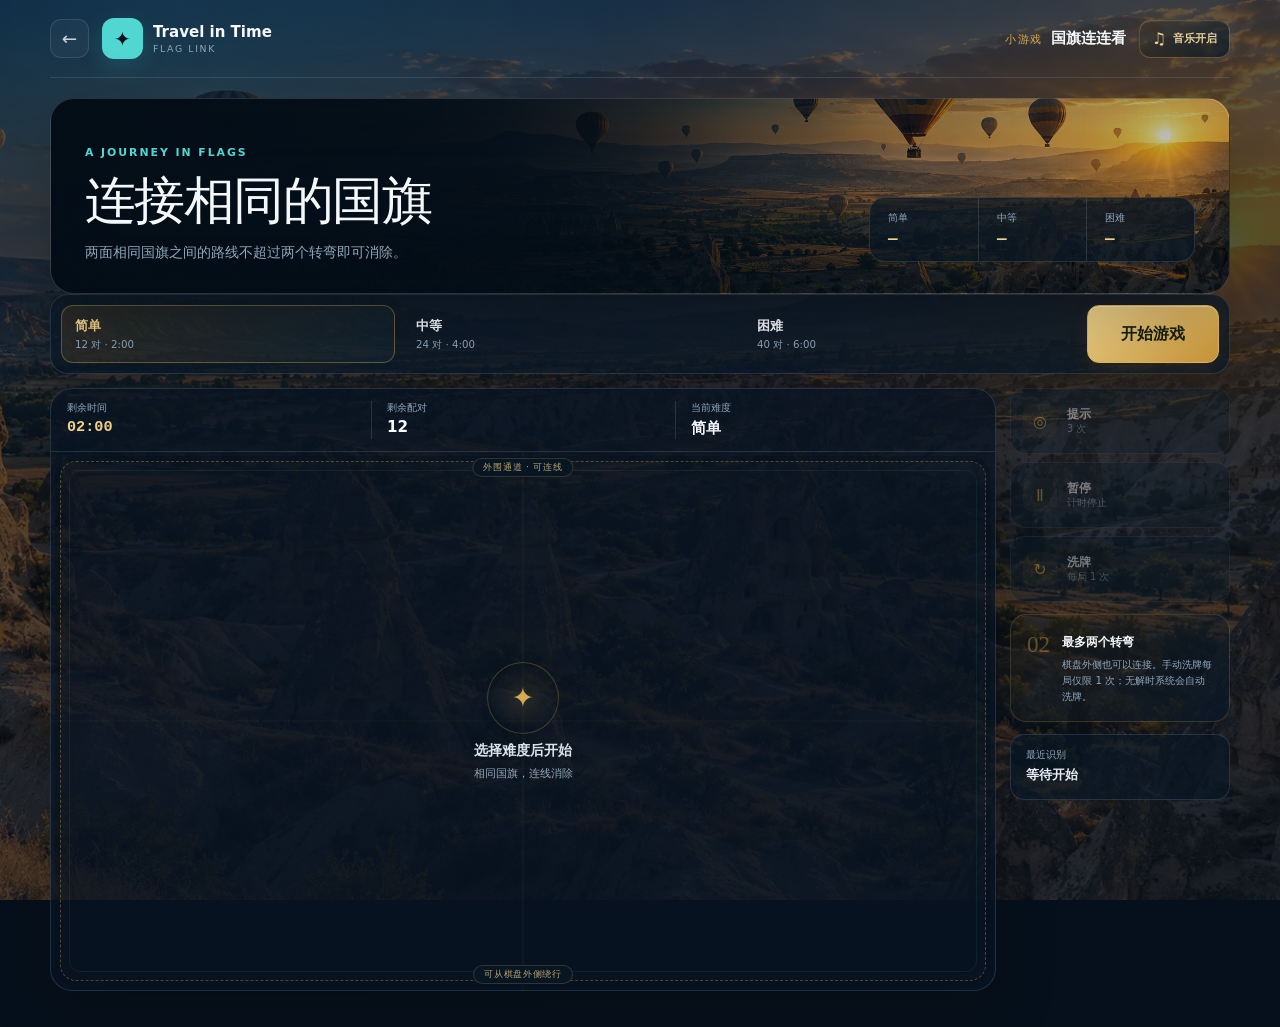
==== commit b218d2ef: "Raise DB music and limit matching shuffle" ====
--- a/flags.html
+++ b/flags.html
@@ -67,11 +67,11 @@
             <div class="side-actions">
               <button id="hintBtn" type="button" disabled><span>◎</span><strong>提示</strong><small id="hintCount">3 次</small></button>
               <button id="pauseBtn" type="button" disabled><span>Ⅱ</span><strong>暂停</strong><small>计时停止</small></button>
-              <button id="shuffleBtn" type="button" disabled><span>↻</span><strong>洗牌</strong><small>重新排列</small></button>
+              <button id="shuffleBtn" type="button" disabled><span>↻</span><strong>洗牌</strong><small>每局 1 次</small></button>
             </div>
             <div class="rule-card">
               <span class="rule-number">02</span>
-              <div><strong>最多两个转弯</strong><p>棋盘外侧也可以连接。没有可消除组合时，系统会自动洗牌。</p></div>
+              <div><strong>最多两个转弯</strong><p>棋盘外侧也可以连接。手动洗牌每局仅限 1 次；无解时系统会自动洗牌。</p></div>
             </div>
             <div class="last-match" id="lastMatch" aria-live="polite">
               <span>最近识别</span><strong>等待开始</strong>
@@ -94,6 +94,6 @@
       </div>
     </dialog>
 
-    <script src="./flags-game.js?v=11"></script>
+    <script src="./flags-game.js?v=12"></script>
   </body>
 </html>
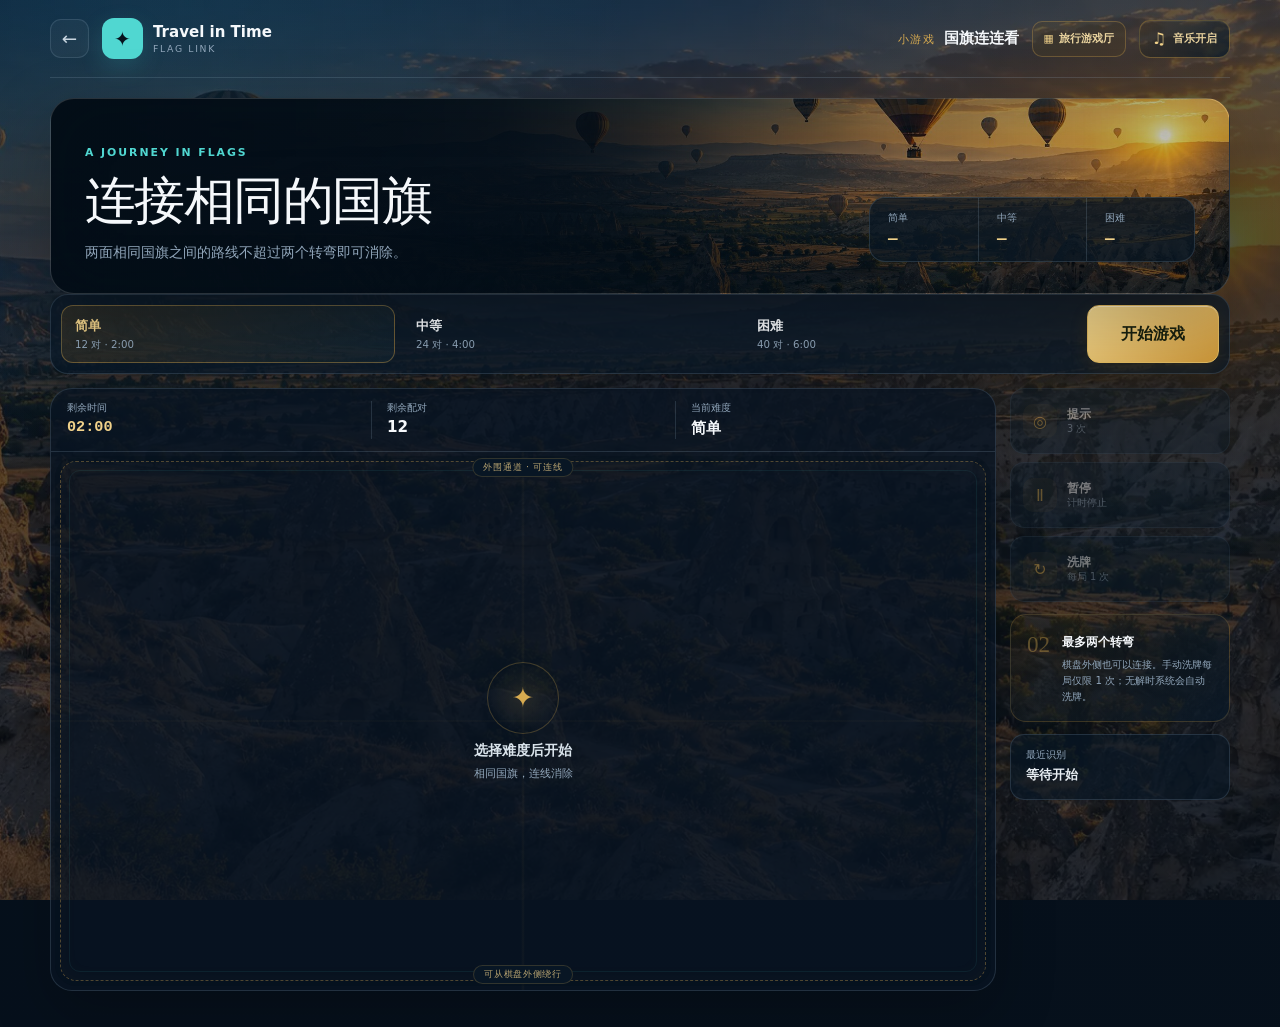
==== commit a8051c86: "Add game hall return to flag matching" ====
--- a/flags.html
+++ b/flags.html
@@ -6,7 +6,7 @@
     <meta name="theme-color" content="#07111d" />
     <meta name="description" content="Travel in Time 国旗连连看：连接相同国旗，挑战三档难度。" />
     <title>国旗连连看 · Travel in Time</title>
-    <link rel="stylesheet" href="./flags-game.css?v=10" />
+    <link rel="stylesheet" href="./flags-game.css?v=11" />
   </head>
   <body>
     <div class="game-shell">
@@ -17,6 +17,7 @@
           <span><strong>Travel in Time</strong><small>FLAG LINK</small></span>
         </a>
         <div class="header-title"><span>小游戏</span><strong>国旗连连看</strong></div>
+        <a class="other-game" id="gameHubLink" href="./games.html?v=2"><span aria-hidden="true">▦</span><b>旅行游戏厅</b></a>
         <button class="sound-toggle" id="soundToggle" type="button" aria-pressed="true" aria-label="关闭游戏声音" title="关闭游戏声音">
           <span aria-hidden="true">♫</span><b>音乐开启</b>
         </button>
@@ -94,6 +95,6 @@
       </div>
     </dialog>
 
-    <script src="./flags-game.js?v=12"></script>
+    <script src="./flags-game.js?v=13"></script>
   </body>
 </html>
--- a/flags-game.css
+++ b/flags-game.css
@@ -35,6 +35,9 @@
 .header-title { margin-left: auto; display: flex; align-items: baseline; gap: 8px; }
 .header-title span { color: var(--gold); font-size: .68rem; letter-spacing: .14em; }
 .header-title strong { font-size: .92rem; }
+.other-game { min-height: 36px; display: inline-flex; align-items: center; gap: 5px; padding: 0 11px; border: 1px solid rgba(214,170,80,.3); border-radius: 10px; color: #ead49f; text-decoration: none; background: rgba(131,91,7,.1); font-size: .67rem; font-weight: 750; white-space: nowrap; }
+.other-game:hover { border-color: rgba(214,170,80,.62); color: #fff2c4; background: rgba(131,91,7,.18); }
+.other-game span { color: var(--gold-bright); }
 .sound-toggle { min-height: 38px; display: inline-flex; align-items: center; gap: 7px; padding: 0 12px; border: 1px solid rgba(214,170,80,.32); border-radius: 11px; color: #ead49f; background: linear-gradient(145deg, rgba(88,60,18,.2), rgba(9,25,40,.82)); box-shadow: inset 0 1px 0 rgba(255,255,255,.05); cursor: pointer; }
 .sound-toggle span { color: var(--gold-bright); font-size: 1rem; line-height: 1; }
 .sound-toggle b { font-size: .68rem; font-weight: 700; }
@@ -263,6 +266,8 @@
   100% { opacity: 0; transform: translate(var(--dx),var(--dy)) scale(.15); }
 }
 @media (max-width: 760px) {
+  .other-game b { display: none; }
+  .other-game { width: 39px; min-width: 39px; padding: 0; justify-content: center; font-size: .9rem; }
   .game-intro { grid-template-columns: 1fr; gap: 18px; align-items: start; }
   .best-board { width: 100%; }
   .play-panel { grid-template-columns: 1fr; }
@@ -278,7 +283,8 @@
   .game-shell { width: min(100% - 20px, 1180px); }
   .game-header { height: 67px; }
   .game-brand strong { font-size: .82rem; }
-  .game-brand small, .header-title span { display: none; }
+  .game-brand small, .header-title { display: none; }
+  .other-game { margin-left: auto; }
   .header-title strong { font-size: .78rem; }
   .sound-toggle { width: 39px; min-width: 39px; padding: 0; justify-content: center; }
   .sound-toggle b { display: none; }
